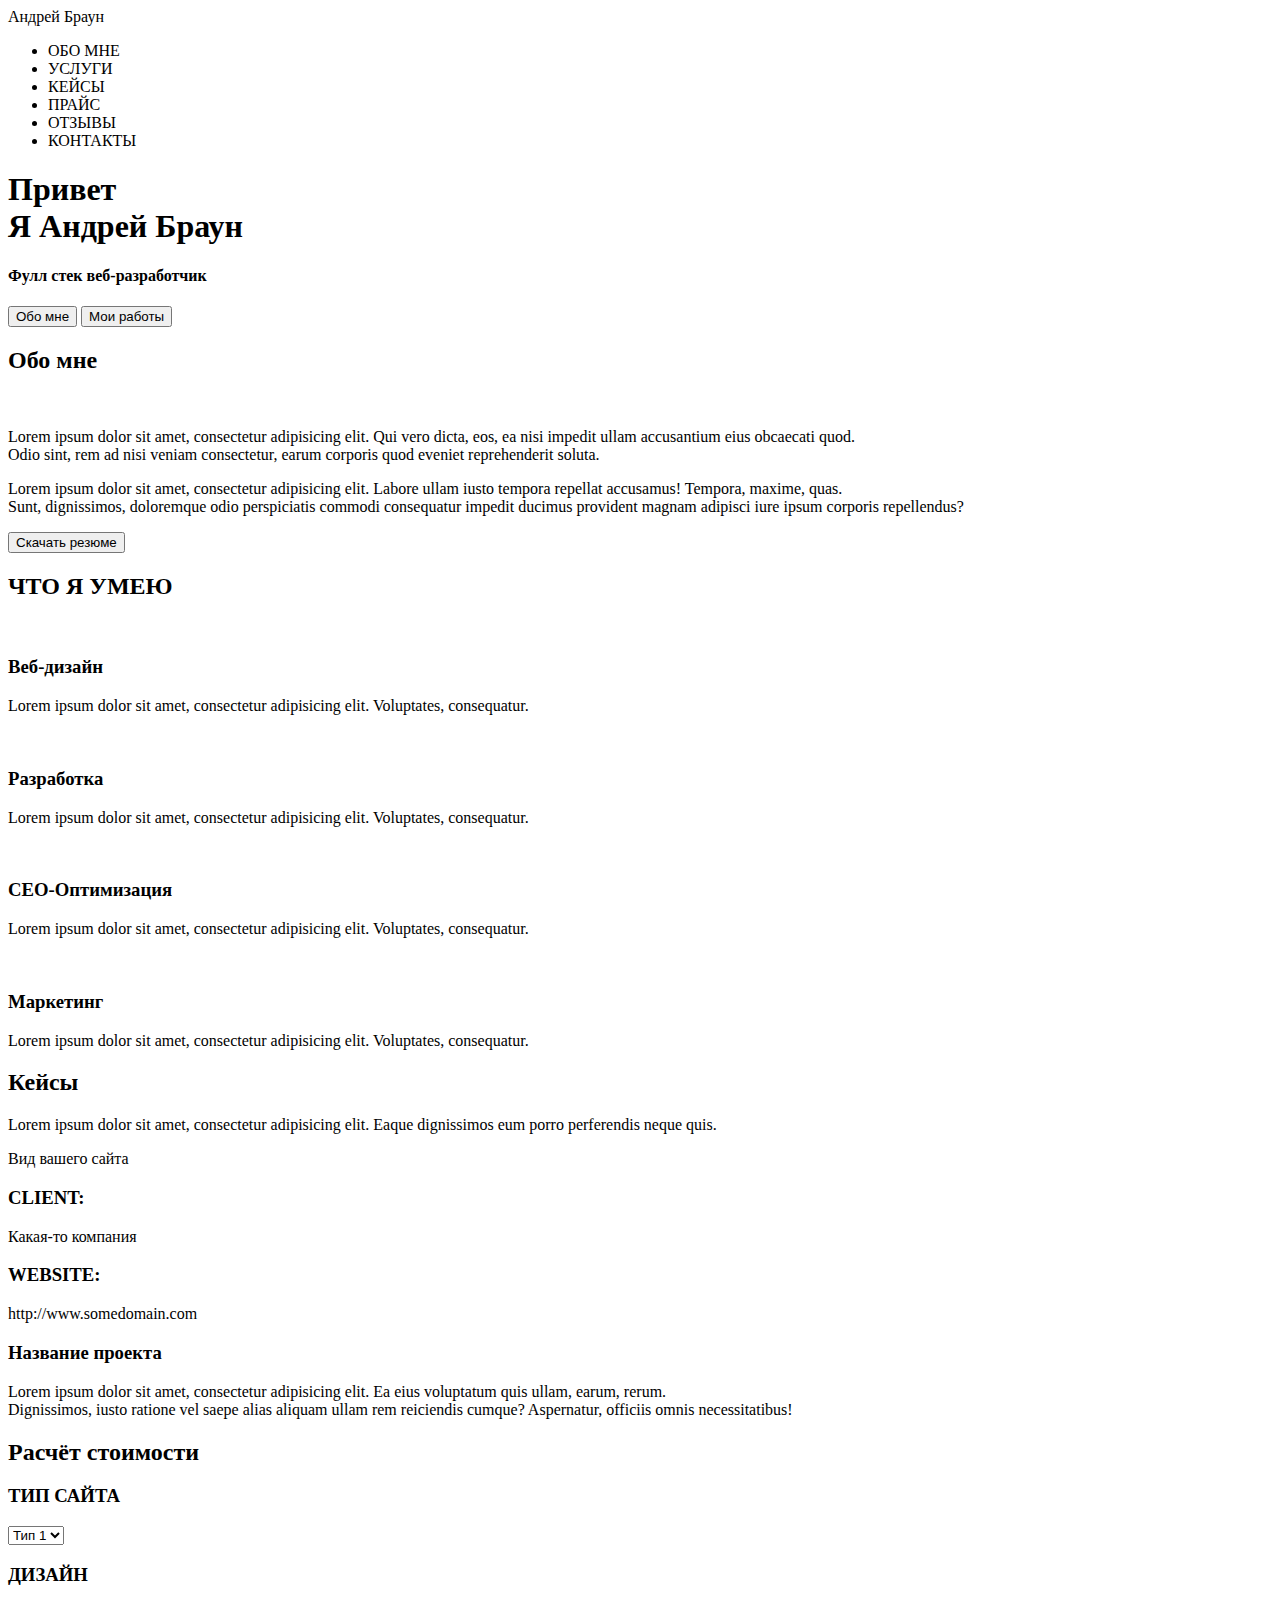
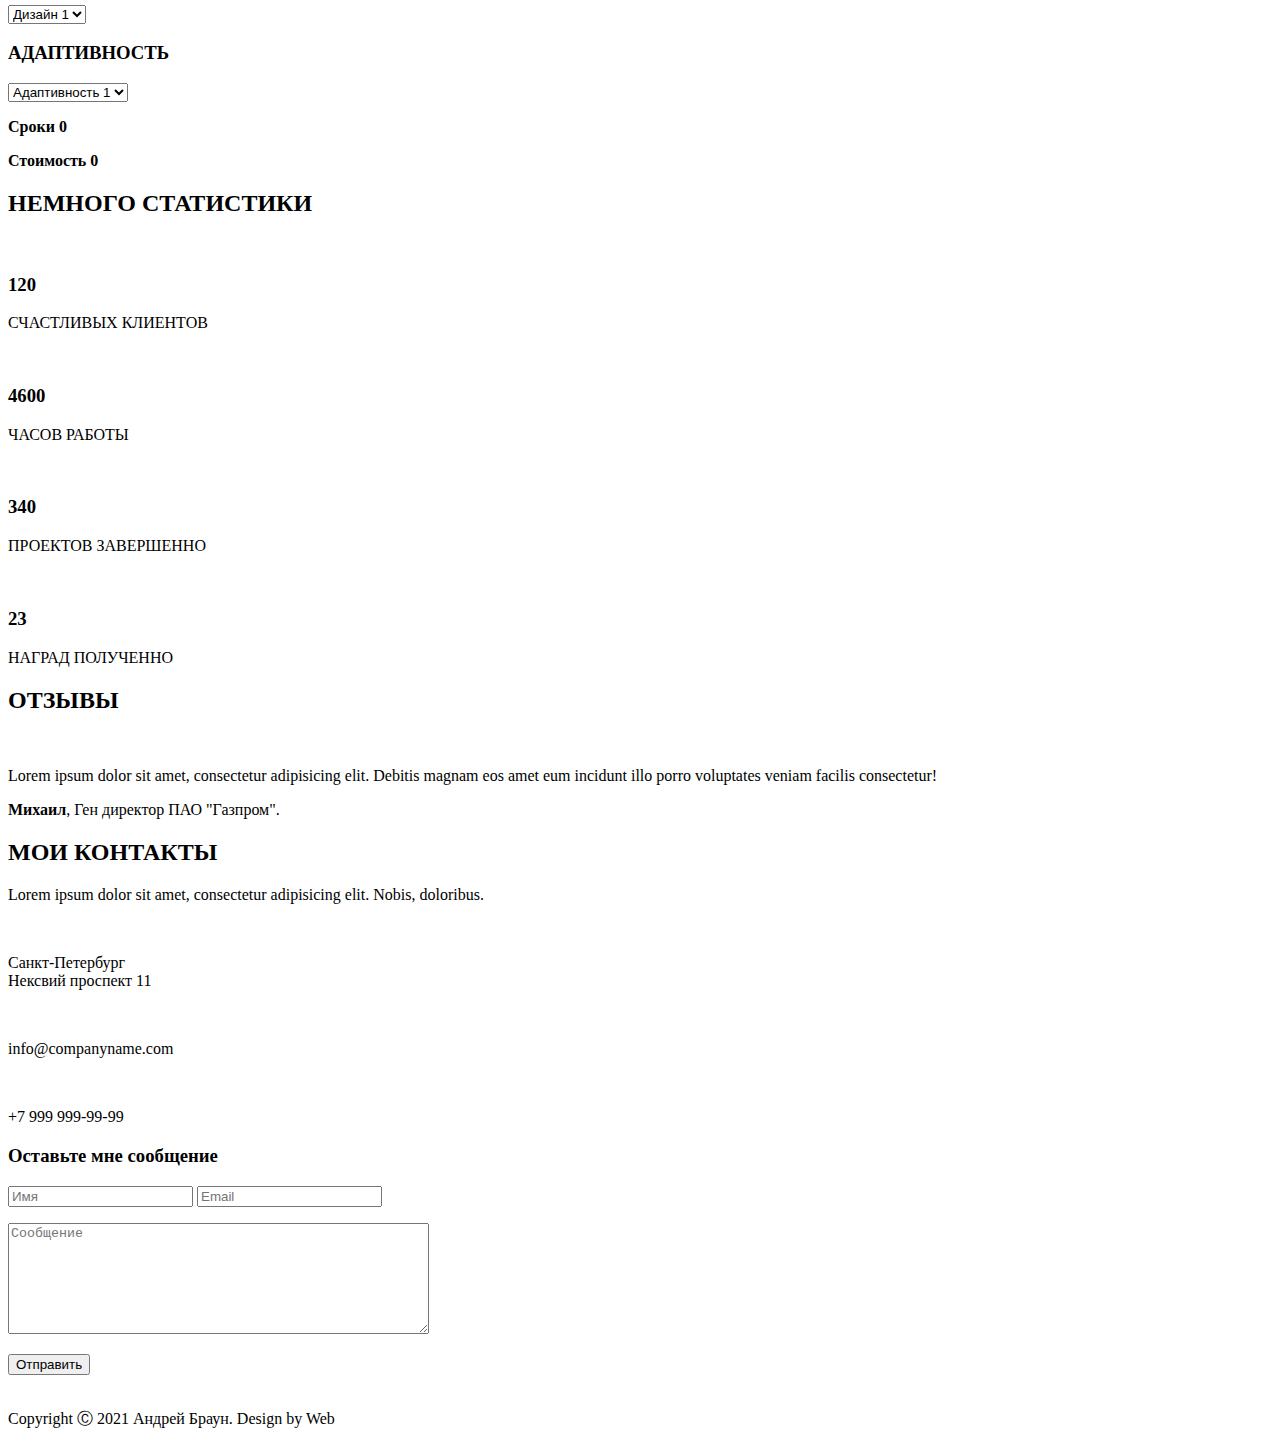
==== src/index.html @ 3bedfe20 "Загрузил файлы" ====
<!DOCTYPE html>
<html lang="ru">
<head>
    <meta charset="UTF-8">
    <title>Андрей Браун</title>
</head>
<body>
    <header>
      <div class="logo">Андрей Браун</div>
       <div class="menu">
           <ul>
               <li>ОБО МНЕ</li>
               <li>УСЛУГИ</li>
               <li>КЕЙСЫ</li>
               <li>ПРАЙС</li>
               <li>ОТЗЫВЫ</li>
               <li>КОНТАКТЫ</li>
           </ul>
       </div>
    </header>
    
    <div class="presente_page">
        <h1>Привет <br> Я Андрей Браун</h1>
        <h4>Фулл стек веб-разработчик</h4>
        <input type="submit" value="Обо мне">
        <input type="submit" value="Мои работы">
    </div>
    
    <div class="about_me">
        <h2>Обо мне</h2>
        <img src="..." alt="">
        <p>Lorem ipsum dolor sit amet, consectetur adipisicing elit. Qui vero dicta, eos, ea nisi impedit ullam accusantium eius obcaecati quod. <br> Odio sint, rem ad nisi veniam consectetur, earum corporis quod eveniet reprehenderit soluta.
        </p>
        <p>Lorem ipsum dolor sit amet, consectetur adipisicing elit. Labore ullam iusto tempora repellat accusamus! Tempora, maxime, quas. <br> Sunt, dignissimos, doloremque odio perspiciatis commodi consequatur impedit ducimus provident magnam adipisci iure ipsum corporis repellendus?
        </p>
        <input type="submit" value="Скачать резюме">
    </div>
       
    <div class="what_i_can">
        <h2>ЧТО Я УМЕЮ</h2>
        <div class="web-design">
           <img src="!!!" alt="">
            <h3>Веб-дизайн</h3>
            <p>Lorem ipsum dolor sit amet, consectetur adipisicing elit. Voluptates, consequatur.</p>
        </div>
        <div class="development">
           <img src="!!!" alt="">
            <h3>Разработка</h3>
            <p>Lorem ipsum dolor sit amet, consectetur adipisicing elit. Voluptates, consequatur.</p>
        </div>
        <div class="CEO-Optimization">
           <img src="!!!" alt="">
            <h3>CEO-Оптимизация</h3>
            <p>Lorem ipsum dolor sit amet, consectetur adipisicing elit. Voluptates, consequatur.</p>
        </div>
        <div class="marketing">
           <img src="!!!" alt="">
            <h3>Маркетинг</h3>
            <p>Lorem ipsum dolor sit amet, consectetur adipisicing elit. Voluptates, consequatur.</p>
        </div>
    </div>
        
    <div class="cases">
       <h2>Кейсы</h2>
        <p>Lorem ipsum dolor sit amet, consectetur adipisicing elit. Eaque dignissimos eum porro perferendis neque quis.</p>
        <p>Вид вашего сайта</p>
        <h3>CLIENT:</h3>
        <p>Какая-то компания</p>
        <h3>WEBSITE:</h3>
        <p>http://www.somedomain.com</p>
        <h3>Название проекта</h3>
        <p>Lorem ipsum dolor sit amet, consectetur adipisicing elit. Ea eius voluptatum quis ullam, earum, rerum. <br>Dignissimos, iusto ratione vel saepe alias aliquam ullam rem reiciendis cumque? Aspernatur, officiis omnis necessitatibus!</p>
    </div>
    
    <div class="cost_calculation">
      
       <form action="Site_options">
        <h2>Расчёт стоимости</h2>
           
            <div class="type">
            <h3>ТИП САЙТА</h3>
            <select name="Type" value="Type" id="1">
                <option value="Type_1">Тип 1</option>
                <option value="Type_2">Тип 2</option>
                <option value="Type_3">Тип 3</option>
            </select>
            </div>
            
            <div class="design">
            <h3>ДИЗАЙН</h3>
            <select name="Design" value="Design" id="2"> 
                <option value="Design_1">Дизайн 1</option>
                <option value="Design_2">Дизайн 2</option>
                <option value="Design_3">Дизайн 3</option>
            </select>
            </div>
            
            <div class="adaptabillity">
                <h3>АДАПТИВНОСТЬ</h3>
                <select name="Adaptabillity" id="3">
                    <option value="Adaptabillity_1">Адаптивность 1</option>
                    <option value="Adaptabillity_2">Адаптивность 2</option>
                    <option value="Adaptabillity_3">Адаптивность 3</option>
                </select>
            </div>
        </form>
        <div class="results">
            <p><span><b>Сроки</b></span> <span><b>0</b></span></p>
            <p><span><b>Стоимость</b></span> <span><b>0</b></span></p>
            
        </div>        
    </div>
    
    <div class="statistics">
        <h2>НЕМНОГО СТАТИСТИКИ</h2>
        <div class="clients">
           <img src="..." alt="">
            <h3><b>120</b></h3>
            <p>СЧАСТЛИВЫХ КЛИЕНТОВ</p>
        </div>
        <div class="work_hours">
           <img src="..." alt="">
            <h3><b>4600</b></h3>
            <p>ЧАСОВ РАБОТЫ</p>
        </div>
        <div class="finished_projects">
           <img src="..." alt="">
            <h3><b>340</b></h3>
            <p>ПРОЕКТОВ ЗАВЕРШЕННО</p>
        </div>
        <div class="awards">
           <img src="..." alt="">
            <h3><b>23</b></h3>
            <p>НАГРАД ПОЛУЧЕННО</p>
        </div>
    </div>
    
    <div class="reviews">
    <h2>ОТЗЫВЫ</h2>
    <img src="..." alt="">    
    <p>Lorem ipsum dolor sit amet, consectetur adipisicing elit. Debitis magnam eos amet eum incidunt illo porro voluptates veniam facilis consectetur!</p>
    <p><b>Михаил</b>, Ген директор ПАО "Газпром".</p>
    </div>
    
    <div class="contacts">
        <h2>МОИ КОНТАКТЫ</h2>
        <p>Lorem ipsum dolor sit amet, consectetur adipisicing elit. Nobis, doloribus.</p>
        <div class="location">
            <img src="" alt="">
            <p>Санкт-Петербург <br> Нексвий проспект 11</p>
        </div>
        <div class="mail">
            <img src="..." alt="">
            <p>info@companyname.com</p>
        </div>
        <div class="number">
            <img src="..." alt="">
            <p>+7 999 999-99-99</p>
        </div>
        <div class="contact_me">
            <h3>Оставьте мне сообщение</h3>
            <input type="text" value="" placeholder="Имя">
            <input type="text" value="" placeholder="Email">
            <p><textarea name="massage" id="1" cols="50" rows="7" placeholder="Сообщение"></textarea></p>
            <input type="submit" value="Отправить">
        </div>
    </div>
    
    <div class="interactive_map">
        <img src="..." alt="">
    </div>
    
    <div class="performer">
        <p>Copyright Ⓒ 2021 Андрей Браун. Design by Web</p>
    </div>
</body>
</html>
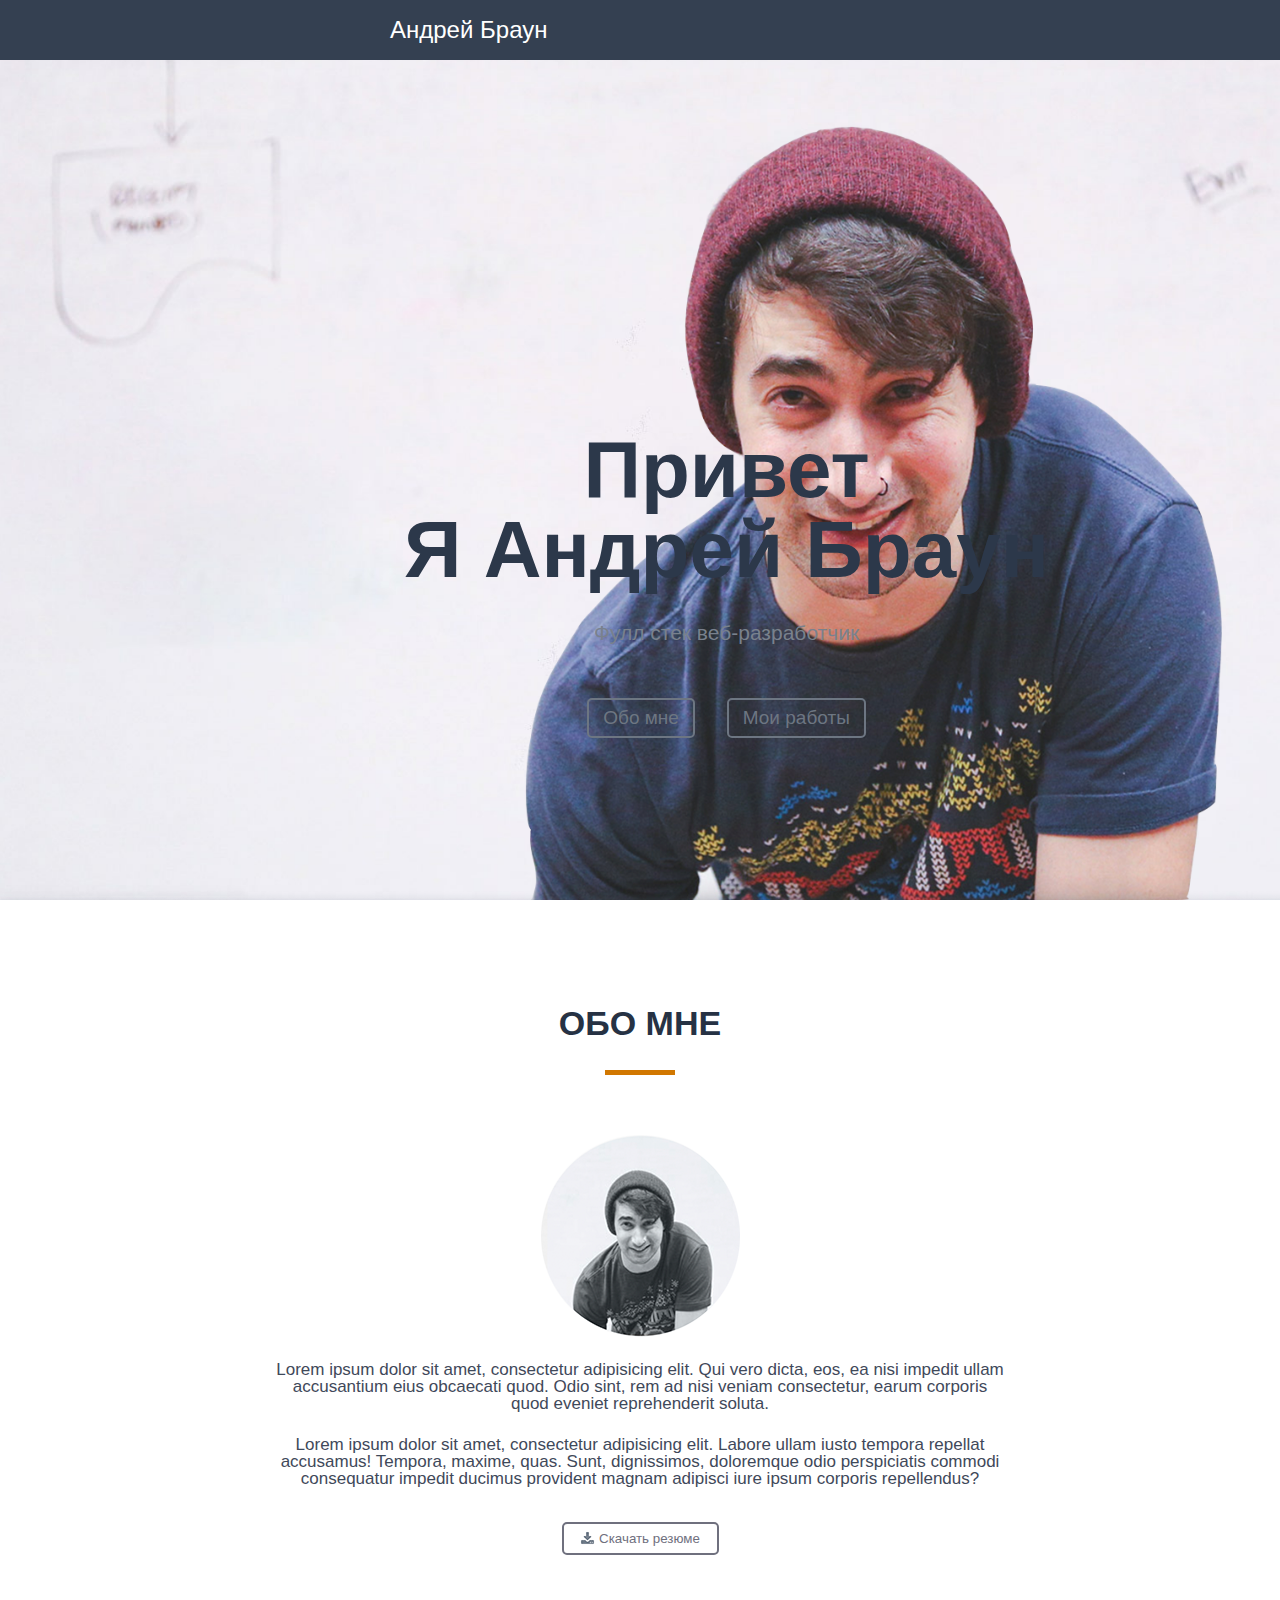
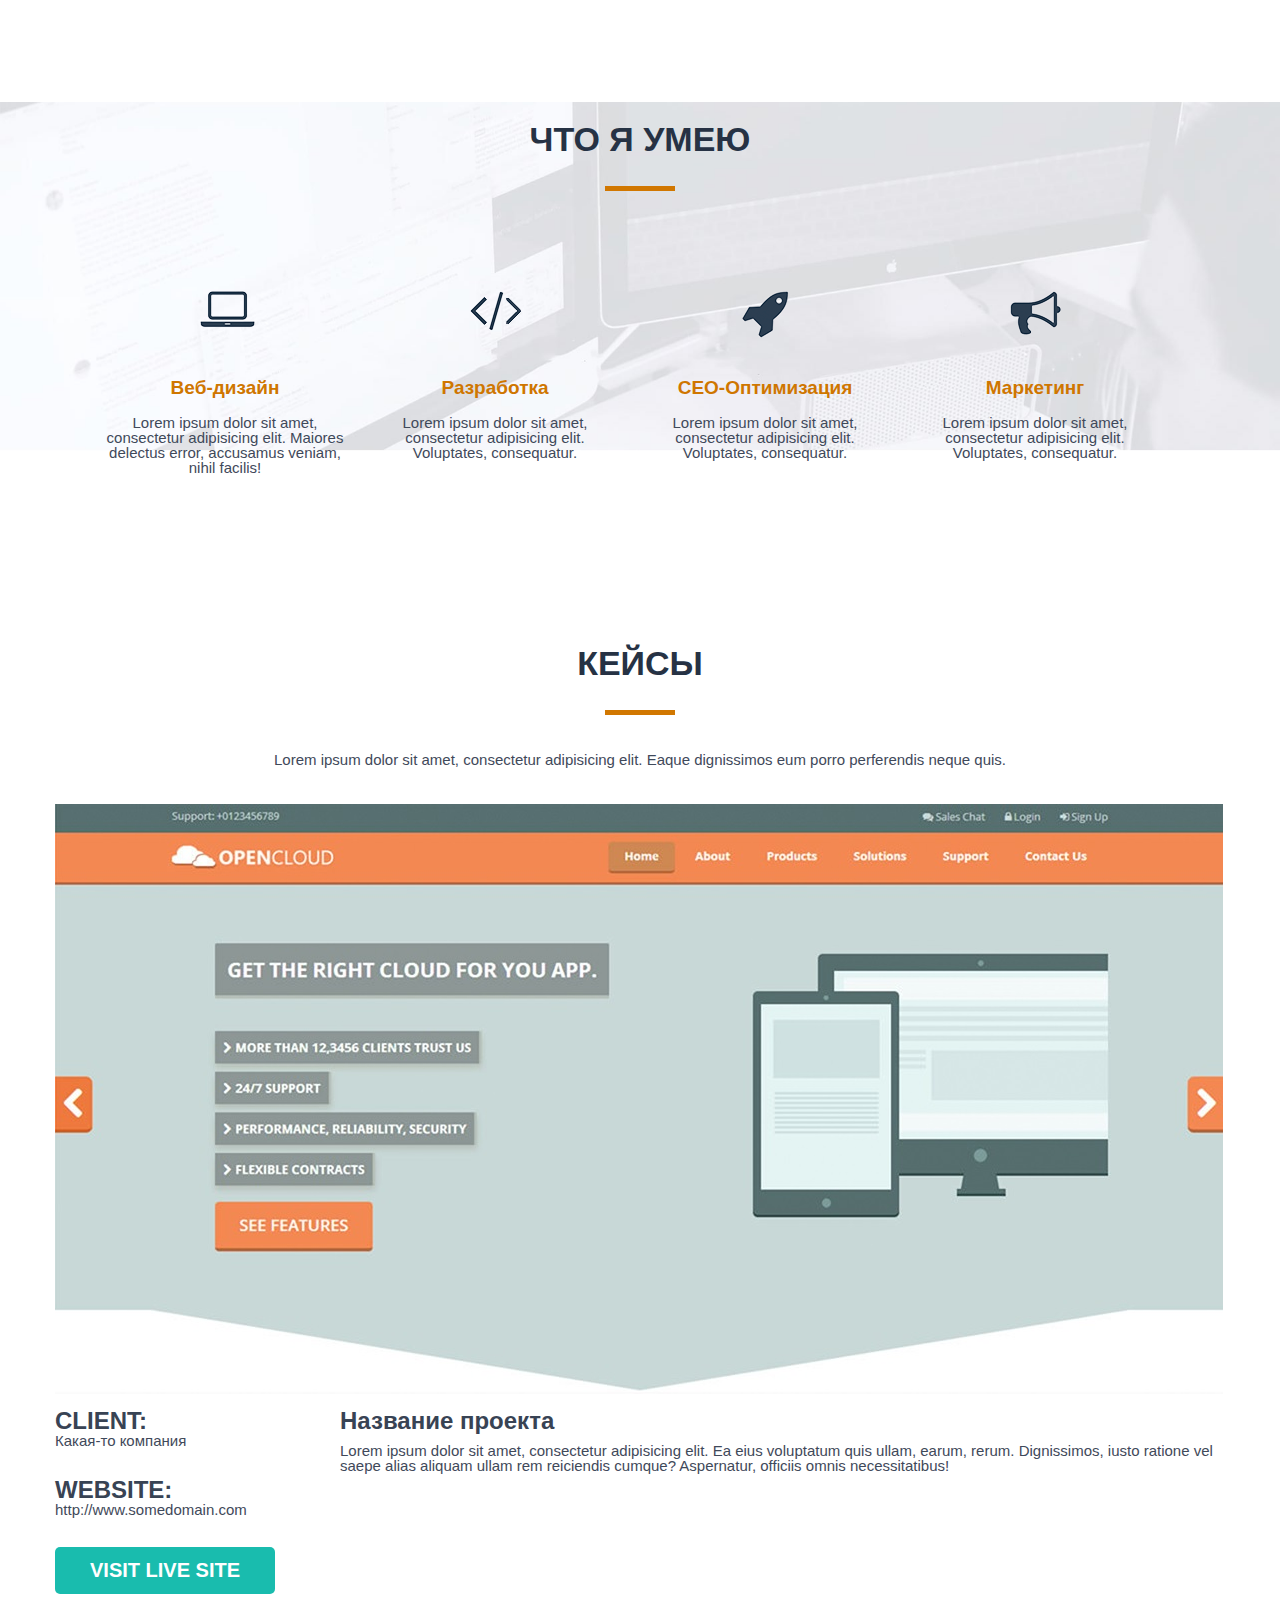
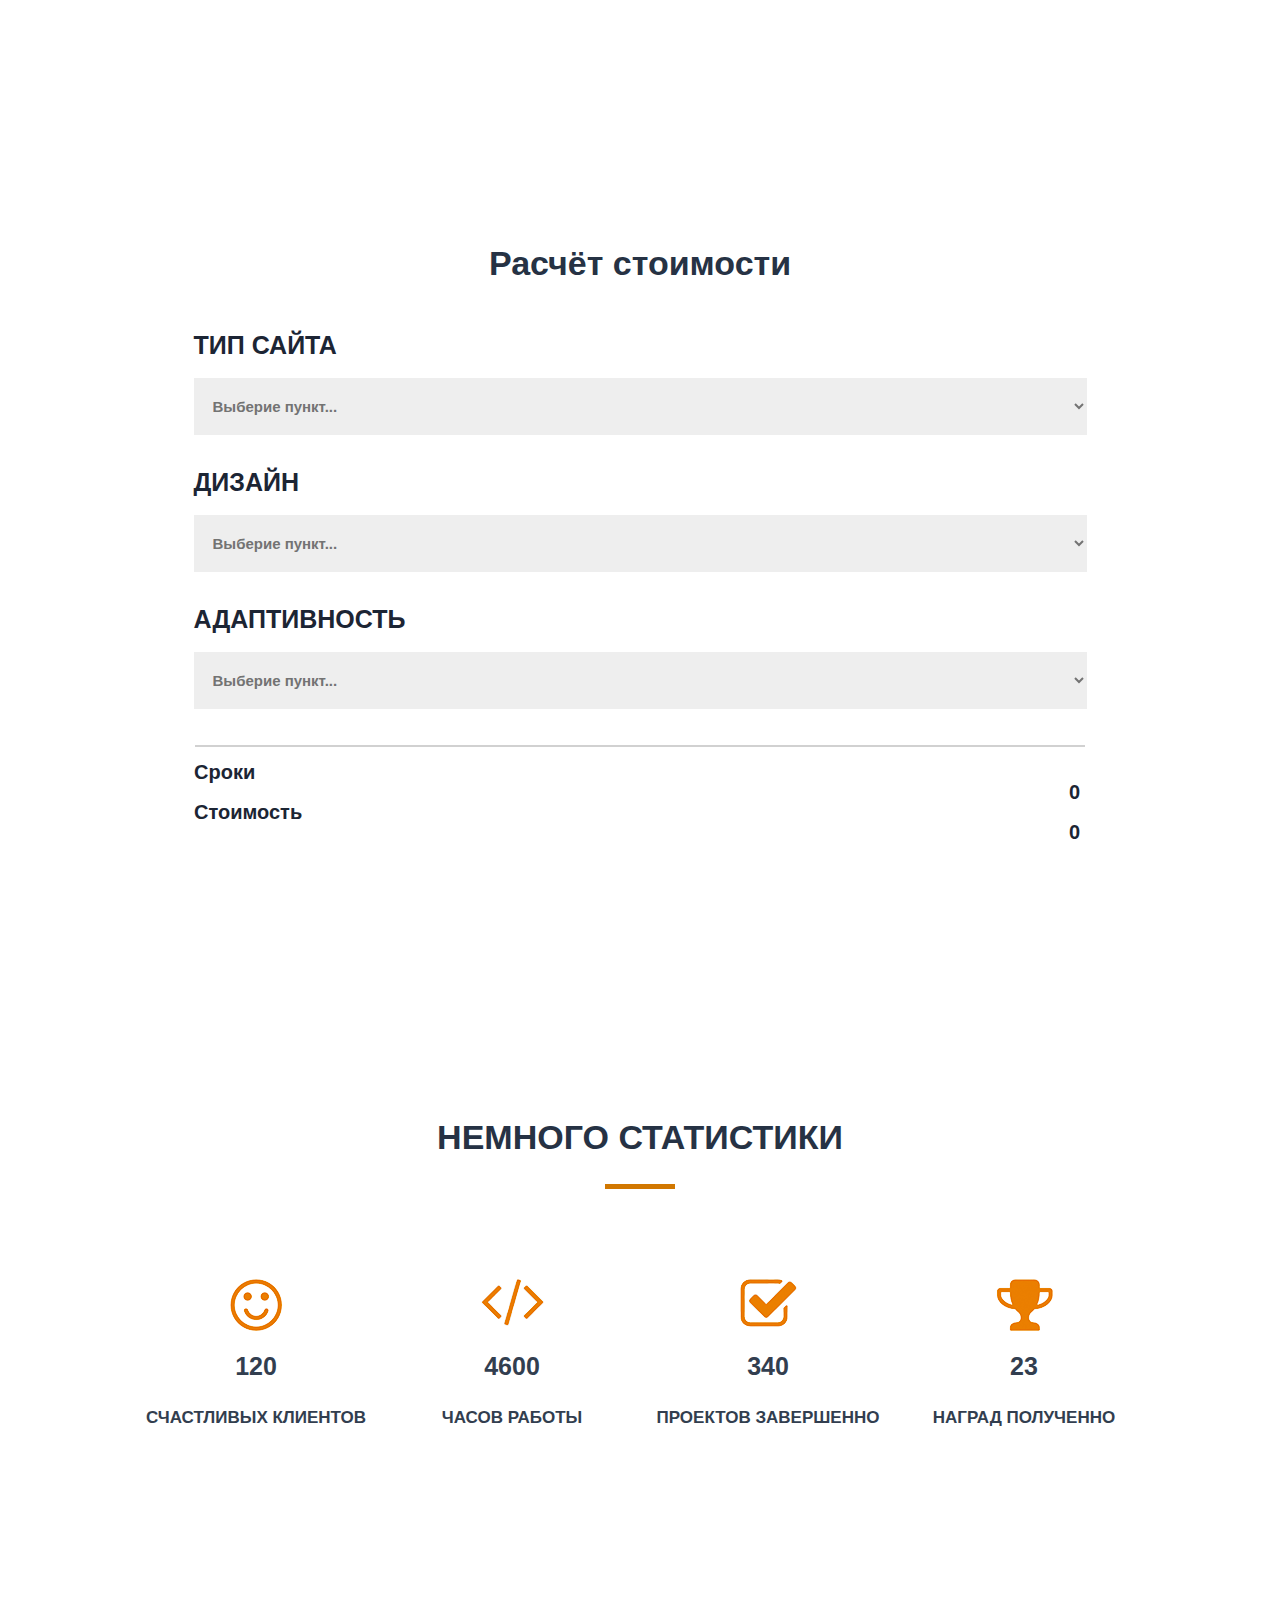
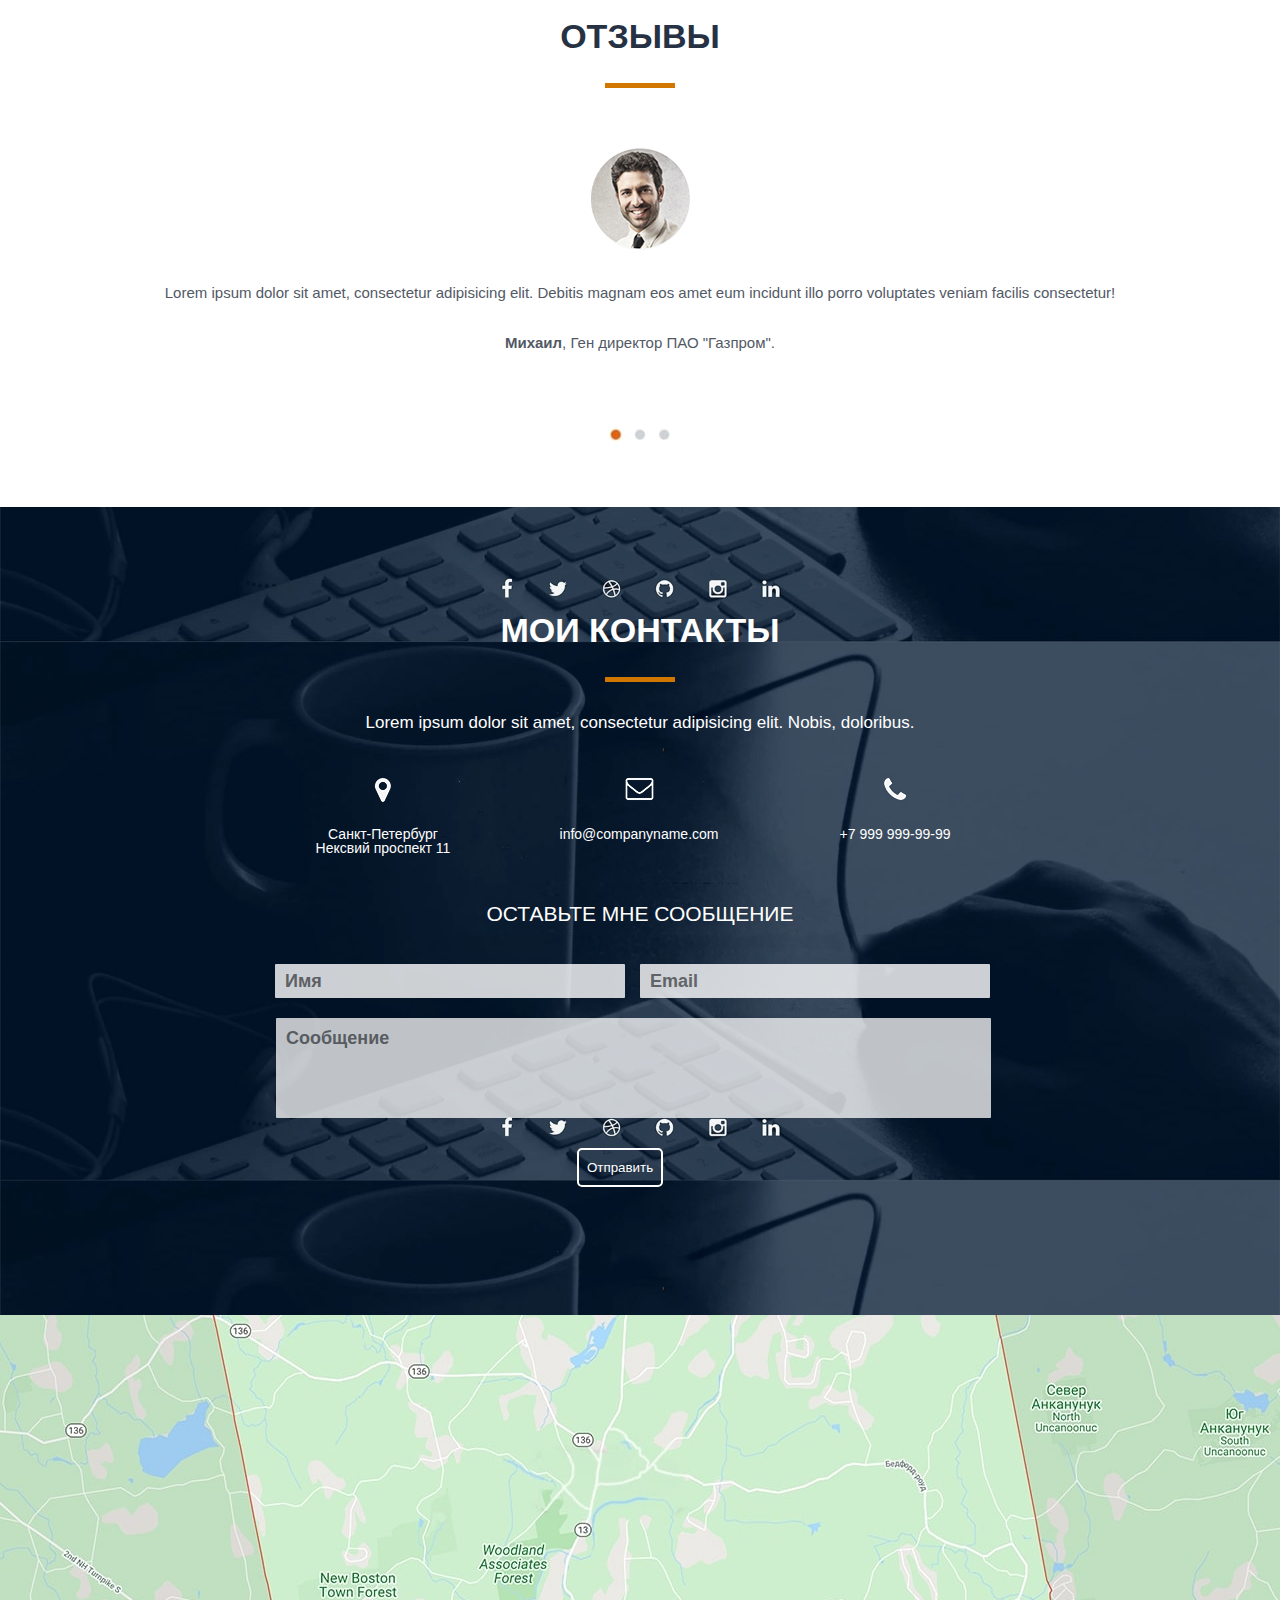
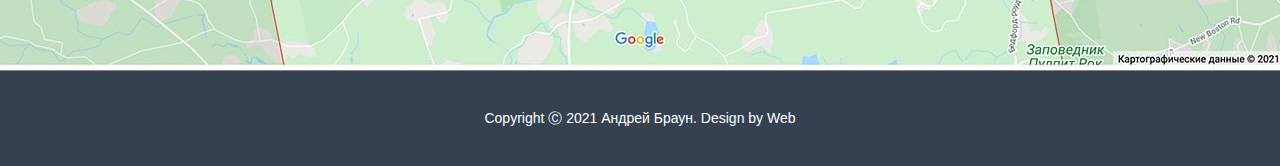
==== commit abebf3d2: "Home Work Lesson 5-6" ====
--- a/src/index.html
+++ b/src/index.html
@@ -3,172 +3,254 @@
 <head>
     <meta charset="UTF-8">
     <title>Андрей Браун</title>
+    <link rel="stylesheet" href="css/reset.css">
+    <link rel="stylesheet" href="css/style.css">
 </head>
 <body>
-    <header>
+<header>
+     <nav>
       <div class="logo">Андрей Браун</div>
        <div class="menu">
            <ul>
-               <li>ОБО МНЕ</li>
-               <li>УСЛУГИ</li>
-               <li>КЕЙСЫ</li>
-               <li>ПРАЙС</li>
-               <li>ОТЗЫВЫ</li>
-               <li>КОНТАКТЫ</li>
+               <li><a href="#">ОБО МНЕ</a></li>
+               <li><a href="#">УСЛУГИ</a></li>
+               <li><a href="#">КЕЙСЫ</a></li>
+               <li><a href="#">ПРАЙС</a></li>
+               <li><a href="#">ОТЗЫВЫ</a></li>
+               <li><a href="#">КОНТАКТЫ</a></li>
            </ul>
        </div>
+       </nav>
     </header>
-    
-    <div class="presente_page">
-        <h1>Привет <br> Я Андрей Браун</h1>
-        <h4>Фулл стек веб-разработчик</h4>
-        <input type="submit" value="Обо мне">
-        <input type="submit" value="Мои работы">
+    <div class="present_page">
+        <div class="text_and_buttons">
+            <h1>Привет <br> Я Андрей Браун</h1>
+            <h4>Фулл стек веб-разработчик</h4>
+            <input type="submit" value="Обо мне">
+            <input type="submit" value="Мои работы">
+        </div>
     </div>
     
     <div class="about_me">
         <h2>Обо мне</h2>
-        <img src="..." alt="">
-        <p>Lorem ipsum dolor sit amet, consectetur adipisicing elit. Qui vero dicta, eos, ea nisi impedit ullam accusantium eius obcaecati quod. <br> Odio sint, rem ad nisi veniam consectetur, earum corporis quod eveniet reprehenderit soluta.
-        </p>
-        <p>Lorem ipsum dolor sit amet, consectetur adipisicing elit. Labore ullam iusto tempora repellat accusamus! Tempora, maxime, quas. <br> Sunt, dignissimos, doloremque odio perspiciatis commodi consequatur impedit ducimus provident magnam adipisci iure ipsum corporis repellendus?
-        </p>
-        <input type="submit" value="Скачать резюме">
+        <hr class="orn_line">
+        <img src="img/Small_guy.png" alt="">
+            <p>Lorem ipsum dolor sit amet, consectetur adipisicing elit. Qui vero dicta, eos, ea nisi impedit ullam accusantium eius obcaecati quod. Odio sint, rem ad nisi veniam consectetur, earum corporis quod eveniet reprehenderit soluta.
+            </p>
+            <p>Lorem ipsum dolor sit amet, consectetur adipisicing elit. Labore ullam iusto tempora repellat accusamus! Tempora, maxime, quas. Sunt, dignissimos, doloremque odio perspiciatis commodi consequatur impedit ducimus provident magnam adipisci iure ipsum corporis repellendus?
+            </p>
+        <div class="download">
+            <img src="img/rezume.png" alt="">
+            <input type="submit" value="Скачать резюме">
+        </div>
+        
     </div>
        
     <div class="what_i_can">
         <h2>ЧТО Я УМЕЮ</h2>
-        <div class="web-design">
-           <img src="!!!" alt="">
-            <h3>Веб-дизайн</h3>
-            <p>Lorem ipsum dolor sit amet, consectetur adipisicing elit. Voluptates, consequatur.</p>
-        </div>
-        <div class="development">
-           <img src="!!!" alt="">
-            <h3>Разработка</h3>
-            <p>Lorem ipsum dolor sit amet, consectetur adipisicing elit. Voluptates, consequatur.</p>
-        </div>
-        <div class="CEO-Optimization">
-           <img src="!!!" alt="">
-            <h3>CEO-Оптимизация</h3>
-            <p>Lorem ipsum dolor sit amet, consectetur adipisicing elit. Voluptates, consequatur.</p>
-        </div>
-        <div class="marketing">
-           <img src="!!!" alt="">
-            <h3>Маркетинг</h3>
-            <p>Lorem ipsum dolor sit amet, consectetur adipisicing elit. Voluptates, consequatur.</p>
+        <hr class="orn_line">
+        <div class="can_boxes">
+            <div class="can_box">
+              <div class="can_box_img">
+               <img src="img/nout.png" alt="">
+               </div>
+                <h3>Веб-дизайн</h3>
+                    <p>Lorem ipsum dolor sit amet, consectetur adipisicing elit. Maiores delectus error, accusamus veniam, nihil facilis!</p>
+            </div>
+            <div class="can_box">
+              <div class="can_box_img">
+               <img src="img/znak.png" alt="">
+               </div>
+                <h3>Разработка</h3>
+                <p>Lorem ipsum dolor sit amet, consectetur adipisicing elit. Voluptates, consequatur.</p>
+            </div>
+            <div class="can_box">
+              <div class="can_box_img">
+               <img src="img/raketa.png" alt="">
+               </div>
+                <h3>CEO-Оптимизация</h3>
+                <p>Lorem ipsum dolor sit amet, consectetur adipisicing elit. Voluptates, consequatur.</p>
+            </div>
+            <div class="can_box">
+              <div class="can_box_img">
+               <img src="img/garammofon.png" alt="">
+               </div>
+                <h3>Маркетинг</h3>
+                <p>Lorem ipsum dolor sit amet, consectetur adipisicing elit. Voluptates, consequatur.</p>
+            </div>
         </div>
     </div>
         
     <div class="cases">
        <h2>Кейсы</h2>
-        <p>Lorem ipsum dolor sit amet, consectetur adipisicing elit. Eaque dignissimos eum porro perferendis neque quis.</p>
-        <p>Вид вашего сайта</p>
+       <hr class="orn_line">
+        <p class="case_discription">Lorem ipsum dolor sit amet, consectetur adipisicing elit. Eaque dignissimos eum porro perferendis neque quis.</p>
+        <div class="case_site">
+        <img src="img/Site.jpg" alt="">
+        <div class="client">
         <h3>CLIENT:</h3>
         <p>Какая-то компания</p>
+        </div>
+        <div class="project">
+        <h3>Название проекта</h3>
+        <p>Lorem ipsum dolor sit amet, consectetur adipisicing elit. Ea eius voluptatum quis ullam, earum, rerum. Dignissimos, iusto ratione vel saepe alias aliquam ullam rem reiciendis cumque? Aspernatur, officiis omnis necessitatibus!</p>
+        </div>
+        <div class="website">
         <h3>WEBSITE:</h3>
         <p>http://www.somedomain.com</p>
-        <h3>Название проекта</h3>
-        <p>Lorem ipsum dolor sit amet, consectetur adipisicing elit. Ea eius voluptatum quis ullam, earum, rerum. <br>Dignissimos, iusto ratione vel saepe alias aliquam ullam rem reiciendis cumque? Aspernatur, officiis omnis necessitatibus!</p>
+        </div>
+        <input type="submit" value="VISIT LIVE SITE">
+        
+        </div>
     </div>
     
     <div class="cost_calculation">
-      
-       <form action="Site_options">
-        <h2>Расчёт стоимости</h2>
-           
-            <div class="type">
+       <form action="site_options">
+        <h2>Расчёт стоимости</h2>    
+            <div class="option_box">
             <h3>ТИП САЙТА</h3>
-            <select name="Type" value="Type" id="1">
+            <select class="selector" name="Type" value="Type" id="1">
+               <option selected disabled>Выберие пункт...</option>
                 <option value="Type_1">Тип 1</option>
                 <option value="Type_2">Тип 2</option>
                 <option value="Type_3">Тип 3</option>
             </select>
             </div>
             
-            <div class="design">
+            <div class="option_box">
             <h3>ДИЗАЙН</h3>
-            <select name="Design" value="Design" id="2"> 
+            <select class="selector" name="Design" value="Design" id="2">
+               <option selected disabled>Выберие пункт...</option> 
                 <option value="Design_1">Дизайн 1</option>
                 <option value="Design_2">Дизайн 2</option>
                 <option value="Design_3">Дизайн 3</option>
             </select>
-            </div>
-            
-            <div class="adaptabillity">
+            </div>     
+            <div class="option_box">
                 <h3>АДАПТИВНОСТЬ</h3>
-                <select name="Adaptabillity" id="3">
+                <select class="selector" name="Adaptabillity" id="3">
+                   <option selected disabled>Выберие пункт...</option>
                     <option value="Adaptabillity_1">Адаптивность 1</option>
                     <option value="Adaptabillity_2">Адаптивность 2</option>
                     <option value="Adaptabillity_3">Адаптивность 3</option>
                 </select>
             </div>
         </form>
+        <hr class="cc_line">
         <div class="results">
-            <p><span><b>Сроки</b></span> <span><b>0</b></span></p>
-            <p><span><b>Стоимость</b></span> <span><b>0</b></span></p>
-            
+           <div class="Deadline">
+            <p>Сроки</p>
+            <span>0</span>
+            </div>
+            <div class="Cost">
+            <p>Стоимость</p>
+            <span>0</span>
+            </div>       
         </div>        
     </div>
     
     <div class="statistics">
         <h2>НЕМНОГО СТАТИСТИКИ</h2>
-        <div class="clients">
-           <img src="..." alt="">
+        <hr class="orn_line">
+        <div class="statistics_tables">
+        <div class="statistics_box">
+          <div class="statistics_box_img">
+           <img src="img/smile.png" alt="">
+           </div>
             <h3><b>120</b></h3>
             <p>СЧАСТЛИВЫХ КЛИЕНТОВ</p>
         </div>
-        <div class="work_hours">
-           <img src="..." alt="">
+        <div class="statistics_box">
+          <div class="statistics_box_img">
+           <img src="img/skobki.png" alt="">
+           </div>
             <h3><b>4600</b></h3>
             <p>ЧАСОВ РАБОТЫ</p>
         </div>
-        <div class="finished_projects">
-           <img src="..." alt="">
+        <div class="statistics_box">
+          <div class="statistics_box_img">
+           <img src="img/galochka.png" alt="">
+           </div>
             <h3><b>340</b></h3>
             <p>ПРОЕКТОВ ЗАВЕРШЕННО</p>
         </div>
-        <div class="awards">
-           <img src="..." alt="">
+        <div class="statistics_box">
+          <div class="statistics_box_img">
+           <img src="img/cubok.png" alt="">
+           </div>
             <h3><b>23</b></h3>
             <p>НАГРАД ПОЛУЧЕННО</p>
         </div>
+        </div>
     </div>
     
     <div class="reviews">
     <h2>ОТЗЫВЫ</h2>
-    <img src="..." alt="">    
+    <hr class="orn_line">
+    <img src="img/photo_reviews.png" alt="">    
     <p>Lorem ipsum dolor sit amet, consectetur adipisicing elit. Debitis magnam eos amet eum incidunt illo porro voluptates veniam facilis consectetur!</p>
     <p><b>Михаил</b>, Ген директор ПАО "Газпром".</p>
+    <img src="img/dots.jpg" alt="">
     </div>
     
     <div class="contacts">
         <h2>МОИ КОНТАКТЫ</h2>
+        <hr class="orn_line">
         <p>Lorem ipsum dolor sit amet, consectetur adipisicing elit. Nobis, doloribus.</p>
-        <div class="location">
-            <img src="" alt="">
+        <div class="contacts_boxes">
+        <div class="contact_box">
+           <div class="contacts_boxes_img">
+            <img src="img/geo.png" alt="">
+            </div>
             <p>Санкт-Петербург <br> Нексвий проспект 11</p>
         </div>
-        <div class="mail">
-            <img src="..." alt="">
+        <div class="contact_box">
+           <div class="contacts_boxes_img">
+            <img src="img/konvert.png" alt="">
+            </div>
             <p>info@companyname.com</p>
         </div>
-        <div class="number">
-            <img src="..." alt="">
+        <div class="contact_box">
+           <div class="contacts_boxes_img">
+            <img src="img/truba.png" alt="">
+            </div>
             <p>+7 999 999-99-99</p>
+        </div>
         </div>
         <div class="contact_me">
             <h3>Оставьте мне сообщение</h3>
-            <input type="text" value="" placeholder="Имя">
-            <input type="text" value="" placeholder="Email">
-            <p><textarea name="massage" id="1" cols="50" rows="7" placeholder="Сообщение"></textarea></p>
+            <div class="contact_me_inputs">
+                <input class="phone_mail" type="text" value="" placeholder="Имя">
+                <input type="text" value="" placeholder="Email">
+                <p><textarea class="massage" name="massage" id="1" cols="100" rows="7" placeholder="Сообщение"></textarea></p>
+            </div>
+            <div class="send">
             <input type="submit" value="Отправить">
-        </div>
-    </div>
-    
-    <div class="interactive_map">
-        <img src="..." alt="">
-    </div>
+            </div>
+        </div>
+        <div class="net-works" hidden>
+            <div class="net-works_img">
+                <img src="img/fb.png" alt="">
+            </div>
+            <div class="net-works_img">
+                <img src="img/twitter.png" alt="">
+            </div>
+            <div class="net-works_img">
+                <img src="img/ball.png" alt="">
+            </div>
+            <div class="net-works_img">
+                <img src="img/cat.png" alt="">
+            </div>
+            <div class="net-works_img">
+                <img src="img/inst.png" alt="">
+            </div>
+            <div class="net-works_img">
+                <img src="img/in.png" alt="">
+            </div>
+        </div>
+    </div>
+    
+    <div class="interactive_map"></div>
     
     <div class="performer">
         <p>Copyright Ⓒ 2021 Андрей Браун. Design by Web</p>
--- a/src/css/style.css
+++ b/src/css/style.css
@@ -0,0 +1,553 @@
+body{
+    font-family: Arial, sans-serif;
+}
+nav{
+    height: 60px;
+    width: 100%;
+    background-color: #344051;
+    position: fixed;
+
+}
+.menu li a{
+    transition: transform 0.2s;
+    transform: scale(1);
+    color: #fff;
+    display: inline-block;
+}
+.menu li a:visited{
+    color: #fff;
+}
+.menu li a:hover{
+    color: #ccc;
+    transform: scale(1.1);
+}
+.menu li a:active{
+    transition: transform 0.05s;
+    transform: scale(0.9);
+}
+.logo{
+    padding-left: 390px;
+    font-size: 24px;
+    color: #fff;
+    line-height: 60px;
+    float: left;
+    display: block;
+    transition: 0.3s;
+    animation: logo_appear 1.6s;
+    animation-delay: 0.2s;
+}
+
+@keyframes logo_appear{
+    from{
+        opacity: 0;
+    }
+    to{
+        opacity: 1;
+    }
+}
+.menu{
+    line-height: 60px;
+    padding-left: 390px;
+    float: left;
+}
+.menu li{
+    float: left;
+    color: #fff;
+    font-size: 17px;
+    padding-left: 40px;
+    opacity: 0;
+    animation: menu_appear 0.5s forwards;
+}
+.menu li:nth-child(1){
+    animation-delay: 0.2s;
+    
+}
+.menu li:nth-child(2){
+    animation-delay: 0.4s;
+}
+.menu li:nth-child(3){
+    animation-delay: 0.6s;
+}
+.menu li:nth-child(4){
+    animation-delay: 0.8s;
+}
+.menu li:nth-child(5){
+    animation-delay: 1s;
+}
+.menu li:nth-child(6){
+    animation-delay: 1.2s;
+}
+@keyframes menu_appear{
+    from{
+        opacity: 0;
+    }
+    to{
+        opacity: 1;
+    }
+}
+.present_page{
+    width: 100%;
+    background: url(../img/Shadow.png) 100% calc(100% + 34px)/100% no-repeat, url(../img/guy.png) 90% bottom /auto 86% no-repeat, url(../img/BG1.jpg) 100% +55px/cover no-repeat;
+    height: 100%;
+    float: left;
+}
+
+.text_and_buttons{
+    float: left;
+    margin: 430px 0px 0px 404px;
+    text-align: center;
+}
+.present_page h1{
+    font-size: 80px;
+    color: #2c384a;
+    font-weight: bold;
+}
+
+.present_page h4{
+    padding-top: 32px;
+    font-size: 21px;
+    color: #79818d;
+}
+.text_and_buttons input{
+    height: 40px;
+    text-align: center;
+    color: #6d7682;
+    font-size: 19px;
+    border: 2px solid #6d7682;
+    border-radius: 5px;
+    margin: 55px 14px 0px 14px;
+    background: none;
+    padding: 0px 14px;
+    
+}
+.text_and_buttons input:hover{
+    transition: 0.2s;
+    color: #fff;
+    background-color: #6d7682;
+    transform: scale(1.1);
+}
+.text_and_buttons input:active{
+    transition: 0.05s;
+    transform: scale(0.9);
+}
+.about_me{
+    float: left;
+    height: 715px;
+    width: 100%;
+    background: #fff;
+    text-align: center;
+}
+
+.about_me h2{
+    color: #263244;
+    font-size: 34px;
+    font-weight: bold;
+    text-transform: uppercase;
+    padding-top: 106px;
+}
+
+.orn_line{
+    width: 70px;
+    height: 5px;
+    background-color: #d17700;
+    margin: 30px auto 0px auto;
+}
+
+
+.about_me>img{
+    padding-top: 60px;
+}
+.about_me p{
+    width: 735px;
+    font-size: 17px;
+    color: #3f495a;
+    margin: 0 auto;
+    padding-top: 24px;   
+}
+.download>input{
+    background: none;
+    color: #6f707e;
+}
+.download{
+    width: 157px;
+    padding: 7px 0px;
+    border: 2px solid #6f707e;
+    border-radius: 5px;
+    margin: 35px auto 0 auto;
+    transition: 0.2s;
+}
+.download:hover{
+    transform: scale(1.1);
+}
+.download:active{
+    transform: scale(0.9);
+}
+.what_i_can{
+    height: 523px;
+    width: 100%;
+    float: left;
+    background: url(../img/BG2.jpg) 100% center/100% no-repeat;
+}
+.what_i_can>h2{
+    font-size: 34px;
+    color: #263244;
+    text-align: center;
+    font-weight: bold;
+    padding-top: 107px;
+}
+.what_i_can h3{
+    font-size: 19px;
+    color: #cf7600;
+    font-weight:bold;
+    margin: 37px 0px 18px 0px;
+}
+.what_i_can p{
+    font-size: 15px;
+    color: #3f495a;
+}
+.can_box_img{
+    height: 50px;
+    width: 50px;
+    margin: 0 auto;
+}
+.can_boxes{
+    width: 1100px;
+    height: 200px;
+    margin: 100px auto 0 auto;
+}
+.can_box{
+/*    border: 1px solid #111;*/
+    float: left;
+    height: 70px;
+    width: 270px;
+    text-align: center;
+    padding: 0 12px;
+}
+
+.cases{
+    float: left;
+    height: 1150px;
+    width: 100%;
+}
+.cases h2{
+    font-size: 34px;
+    color: #263244;
+    text-align: center;
+    font-weight: bold;
+    text-transform: uppercase;
+    margin-top: 108px;
+}
+.case_discription{
+    text-align: center;
+    color: #3f495a;
+    font-size: 17px;
+    margin: 37px 0;
+}
+.case_site {
+    height: 800px;
+    width: 1170px;
+    background-size: 100%;
+    margin: 0 auto;
+}
+.cases h3{
+    color: #384354;
+    font-size: 24px;
+    font-weight: bold;
+}
+.cases p{
+    color: #3f495a;
+    font-size: 15px;
+}
+
+.client{
+    margin-top: 15px;
+    float: left;
+}
+.project{
+    width: 885px;
+    margin: 15px  0px 0px 285px;
+}
+.project p{
+    padding-top: 10px;
+}
+.website{
+    margin-top: 5px;
+}
+.cases input{
+    font-size: 20px;
+    color: #fff;
+    margin-top: 30px;
+    background: #19bcae;
+    border-radius: 5px;
+    padding: 12px 35px;
+    font-weight: bold;
+}
+.cases input:hover{
+     transition: 0.2s;
+    transform: scale(1.1);
+}
+.cases input:active{
+    transition: 0.05s;
+}
+.cost_calculation{
+    height: 930px;
+    width: 100%;
+    float: left;
+}
+.cost_calculation h2{
+    font-size: 34px;
+    color: #263244;
+    text-align: center;
+    font-weight: bold;
+    padding-top: 50px;
+    padding-bottom: 53px;
+    margin-top: 108px;
+}
+.cost_calculation h3{
+    font-size: 25px;
+    font-weight: bold;
+    text-transform: uppercase;
+    color: #1c2534;
+}
+.site_options{
+    border: 1px solid #111
+    width: 892px;
+    margin: 0 auto;
+}
+.option_box select:hover{
+    transition: 0.2s;
+    color: #333;
+    
+}
+.cc_line{
+    width: 890px;
+    height: 2px;
+    margin: 36px auto 0px auto;
+    background-color: #d1d1d1;
+}
+.option_box{
+    width: 893px;
+    margin: 0px auto;
+}
+.selector{
+    display: block;
+    height: 57px;
+    width: 893px;
+    background: #eeeeee;
+    margin: 20px 0 35px 0;
+    font-size: 15px;
+    color: #737373;
+    font-weight: bold;
+    padding-left: 15px;
+}
+.results{
+    font-size: 20px;
+    font-weight: bold;
+    color: #1c2534;
+    width: 892px;
+    margin: 15px auto;
+}
+.results p{
+    float: left;
+}
+.results span{
+    margin-left: 875px;
+}
+.statistics{
+    float: left;
+    height: 499px;
+    width: 100%;
+    background: url(../img/BG3.jpg) center/210% no-repeat fixed;
+}
+.statistics h2{
+    font-size: 34px;
+    color: #263244;
+    text-align: center;
+    font-weight: bold;
+    text-transform: uppercase;
+    margin-top: 102px;
+}
+.statistics h3{
+    font-size: 25px;
+    font-weight: bold;
+    color: #323e4f;
+    margin-top: 5px;
+}
+.statistics p{
+    font-size: 17px;
+    font-weight: bold;
+    color: #323e4f;
+    margin-top: 30px;
+}
+.statistics_tables{
+    margin: 90px auto;
+    height: 200px;
+    width: 1024px;
+}
+.statistics_box{
+    text-align: center;
+    float: left;
+    width: 256px;
+}
+.statistics_box_img{
+    margin: 0px auto;
+    height: 70px;
+    width: 70px;
+}
+.reviews{
+    float: left;
+    width: 100%;
+    height: 590px;
+    text-align: center;
+}
+.reviews h2{
+    font-size: 34px;
+    color: #263244;
+    text-align: center;
+    font-weight: bold;
+    text-transform: uppercase;
+    margin-top: 102px;
+}
+.reviews img{
+    margin-top: 60px;
+}
+.reviews p{
+    color: #525965;
+    font-size: 15px;
+    margin-top: 35px;
+}
+.contacts{
+    float: left;
+    background: url(../img/BG4.jpg) left/100%;
+    height: 808px;
+    width: 100%;
+}
+.contacts h2{
+    font-size: 34px;
+    color: #fff;
+    text-align: center;
+    font-weight: bold;
+    text-transform: uppercase;
+    margin-top: 106px;
+}
+.contacts>p{
+    margin-top: 32px;
+    font-size: 17px;
+    color: #fff;
+    text-align: center;
+}
+.contacts_boxes{
+    margin: 36px auto;
+    height: 100px;
+    width: 770px;
+}
+.contact_box{
+    text-align: center;
+    float: left;
+    width: 256px;
+    color: #fff;
+    margin-top: 10px;
+}
+.contacts_boxes_img{
+    margin: 0px auto;
+    height: 35px;
+    width: 35px;
+}
+.contact_box p{
+    margin-top: 15px
+}
+.contact_me h3{
+    font-size: 21px;
+    color: #fff;
+    text-align: center;
+    text-transform: uppercase;
+}
+.contact_me_inputs{
+    width: 730px;
+    margin: 0 auto;
+}
+
+.contact_me_inputs input{
+    display: block;
+    float: left;
+    border: 1px solid #111;
+    margin: 40px 15px 20px 0px;
+    width: 350px;
+    height: 34px;
+    font-size: 18px;
+    font-weight: bold;
+    padding-left: 10px;
+    border: none;
+    opacity: 0.8;
+    border-radius: 1px;
+}
+.contact_me_inputs input:hover{
+    transition: 0.2s;
+    opacity: 0.9;
+}
+.contact_me_inputs input:active{
+    opacity: 0.9;
+}
+
+.massage{
+    display: block;
+    width: 715px;
+    height: 100px;
+    margin: 0 auto;
+    margin-right: 14px;
+    font-size: 18px;
+    color: #5d5d5e;
+    font-weight: bold;
+    padding-left: 10px;
+    padding-top: 10px;
+    border: none;
+    resize: none;
+    opacity: 0.75;
+    border-radius: 1px;
+}
+.massage:hover{
+    transition: 0.2s;
+    opacity: 0.9;
+}
+.massage:active{
+    opacity: 0.9;
+}
+
+.send>input{
+    color: #fff;
+    background: none;
+    border: 2px solid #fff;
+    border-radius: 5px;
+    padding: 10px 8px;  
+}
+.send>input:hover{
+    transition: 0.2s;
+    transform:scale(1.1);
+}
+.send>input:active{
+    transition: 0.05s;
+    transform: scale(0.9);
+}
+.send{
+    width: 126px;
+    margin: 30px auto;
+}
+.interactive_map{
+    float: left;
+    width: 100%;
+    height: 356px;
+    background: url(../img/google_map.jpg) top/cover no-repeat;
+}
+.performer{
+    float: left;
+    width: 100%;
+    height: 95px;
+    background-color: #354051;
+}
+.performer>p{
+    text-align: center;
+    font-size: 14px;
+    color: #fff;
+    line-height: 95px;
+}
+
